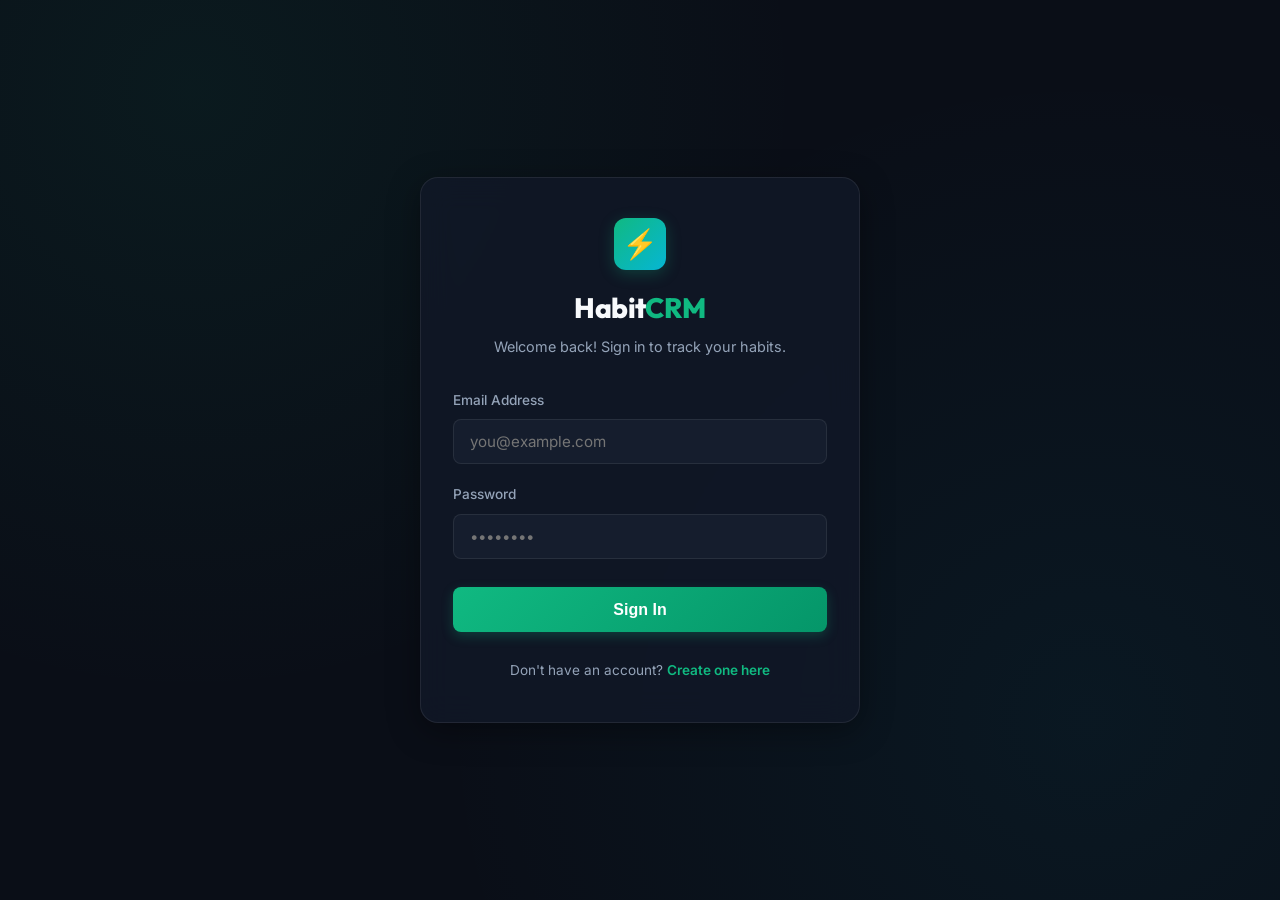
==== templates/login.html @ e4a920eb "feat(auth): add user authentication, bcrypt hashing, JWT session cookies, and protected routes" ====
<!DOCTYPE html>
<html lang="en">
<head>
    <meta charset="UTF-8">
    <meta name="viewport" content="width=device-width, initial-scale=1.0">
    <title>Sign In — Habit CRM</title>
    <meta name="description" content="Sign in to your personal Habit CRM and Life OS daily consistency tracker.">
    <!-- Google Fonts: Inter & Outfit -->
    <link rel="preconnect" href="https://fonts.googleapis.com">
    <link rel="preconnect" href="https://fonts.gstatic.com" crossorigin>
    <link href="https://fonts.googleapis.com/css2?family=Inter:wght@300;400;500;600;700&family=Outfit:wght@600;700;800&display=swap" rel="stylesheet">
    <link rel="stylesheet" href="/static/css/style.css">
    <style>
        .auth-container {
            min-height: 100vh;
            display: flex;
            align-items: center;
            justify-content: center;
            padding: 1.5rem;
        }
        .auth-card {
            width: 100%;
            max-width: 440px;
            padding: 2.5rem 2rem;
            border-radius: var(--radius-lg);
            border: 1px solid var(--border-color);
            background: var(--bg-card);
            backdrop-filter: blur(16px);
            -webkit-backdrop-filter: blur(16px);
            box-shadow: var(--shadow-glass);
        }
        .auth-header {
            text-align: center;
            margin-bottom: 2rem;
        }
        .auth-logo {
            width: 52px;
            height: 52px;
            margin: 0 auto 1rem;
            background: linear-gradient(135deg, var(--accent-emerald), var(--accent-cyan));
            border-radius: var(--radius-md);
            display: flex;
            align-items: center;
            justify-content: center;
            font-size: 1.8rem;
            box-shadow: 0 4px 15px var(--accent-emerald-glow);
        }
        .auth-title {
            font-size: 1.75rem;
            font-weight: 800;
            color: var(--text-primary);
            margin-bottom: 0.25rem;
        }
        .auth-title span {
            color: var(--accent-emerald);
        }
        .auth-sub {
            color: var(--text-secondary);
            font-size: 0.9rem;
        }
        .auth-error {
            background: rgba(244, 63, 94, 0.15);
            border: 1px solid rgba(244, 63, 94, 0.4);
            color: #fca5a5;
            padding: 0.75rem 1rem;
            border-radius: var(--radius-sm);
            margin-bottom: 1.25rem;
            font-size: 0.85rem;
            display: none;
        }
        .auth-field {
            margin-bottom: 1.25rem;
        }
        .auth-label {
            display: block;
            margin-bottom: 0.5rem;
            font-size: 0.85rem;
            font-weight: 500;
            color: var(--text-secondary);
        }
        .auth-input {
            width: 100%;
            padding: 0.75rem 1rem;
            border-radius: var(--radius-sm);
            border: 1px solid var(--border-color);
            background: var(--bg-input);
            color: var(--text-primary);
            font-size: 0.95rem;
            font-family: inherit;
            transition: var(--transition);
        }
        .auth-input:focus {
            outline: none;
            border-color: var(--border-focus);
            box-shadow: 0 0 0 3px var(--accent-emerald-glow);
        }
        .auth-btn {
            width: 100%;
            padding: 0.85rem;
            margin-top: 0.5rem;
            font-size: 1rem;
            font-weight: 600;
        }
        .auth-footer {
            margin-top: 1.75rem;
            text-align: center;
            font-size: 0.85rem;
            color: var(--text-secondary);
        }
        .auth-footer a {
            color: var(--accent-emerald);
            text-decoration: none;
            font-weight: 600;
        }
        .auth-footer a:hover {
            text-decoration: underline;
        }
    </style>
</head>
<body class="dark-theme">
    <div class="auth-container">
        <div class="auth-card">
            <div class="auth-header">
                <div class="auth-logo">⚡</div>
                <h1 class="auth-title">Habit<span>CRM</span></h1>
                <p class="auth-sub">Welcome back! Sign in to track your habits.</p>
            </div>

            <div id="auth-error-box" class="auth-error"></div>

            <form id="login-form" onsubmit="handleLogin(event)">
                <div class="auth-field">
                    <label for="email" class="auth-label">Email Address</label>
                    <input type="email" id="email" class="auth-input" required placeholder="you@example.com" autocomplete="email">
                </div>

                <div class="auth-field">
                    <label for="password" class="auth-label">Password</label>
                    <input type="password" id="password" class="auth-input" required placeholder="••••••••" autocomplete="current-password">
                </div>

                <button type="submit" class="btn btn-primary auth-btn" id="login-btn">Sign In</button>
            </form>

            <div class="auth-footer">
                Don't have an account? <a href="/register">Create one here</a>
            </div>
        </div>
    </div>

    <script>
        async function handleLogin(e) {
            e.preventDefault();
            const email = document.getElementById("email").value.trim();
            const password = document.getElementById("password").value;
            const errBox = document.getElementById("auth-error-box");
            const btn = document.getElementById("login-btn");

            errBox.style.display = "none";
            btn.disabled = true;
            btn.textContent = "Signing in...";

            try {
                const res = await fetch("/api/auth/login", {
                    method: "POST",
                    headers: { "Content-Type": "application/json" },
                    body: JSON.stringify({ email, password })
                });
                const data = await res.json();
                if (!res.ok) {
                    throw new Error(data.detail || "Invalid credentials");
                }
                window.location.href = "/";
            } catch (err) {
                errBox.textContent = err.message;
                errBox.style.display = "block";
                btn.disabled = false;
                btn.textContent = "Sign In";
            }
        }
    </script>
</body>
</html>
---- static/css/style.css ----
/* ========================================================
   HABIT CRM - MODERN PREMIUM DARK STYLING
   ======================================================== */

:root {
    --bg-main: #0a0e17;
    --bg-card: rgba(17, 24, 39, 0.85);
    --bg-card-hover: rgba(26, 36, 56, 0.9);
    --bg-input: #151d2d;
    --border-color: rgba(255, 255, 255, 0.08);
    --border-focus: #10b981;

    --text-primary: #f8fafc;
    --text-secondary: #94a3b8;
    --text-muted: #64748b;

    --accent-emerald: #10b981;
    --accent-emerald-glow: rgba(16, 185, 129, 0.25);
    --accent-cyan: #06b6d4;
    --accent-violet: #8b5cf6;
    --accent-amber: #f59e0b;
    --accent-rose: #f43f5e;

    --today-highlight: rgba(16, 185, 129, 0.08);
    --today-border: rgba(16, 185, 129, 0.35);

    --radius-sm: 8px;
    --radius-md: 12px;
    --radius-lg: 18px;
    --shadow-glass: 0 8px 32px 0 rgba(0, 0, 0, 0.37);
    --transition: all 0.25s cubic-bezier(0.4, 0, 0.2, 1);
}

* {
    box-sizing: border-box;
    margin: 0;
    padding: 0;
}

body {
    font-family: 'Inter', -apple-system, BlinkMacSystemFont, 'Segoe UI', Roboto, sans-serif;
    background-color: var(--bg-main);
    color: var(--text-primary);
    line-height: 1.6;
    min-height: 100vh;
    background-image: 
        radial-gradient(circle at 15% 10%, rgba(16, 185, 129, 0.07) 0%, transparent 45%),
        radial-gradient(circle at 85% 80%, rgba(6, 182, 212, 0.06) 0%, transparent 50%);
    background-attachment: fixed;
}

h1, h2, h3, h4, .brand-font {
    font-family: 'Outfit', sans-serif;
    letter-spacing: -0.02em;
}

/* Header */
.app-header {
    background: rgba(10, 14, 23, 0.85);
    backdrop-filter: blur(16px);
    -webkit-backdrop-filter: blur(16px);
    border-bottom: 1px solid var(--border-color);
    position: sticky;
    top: 0;
    z-index: 100;
}

.header-container {
    max-width: 1440px;
    margin: 0 auto;
    padding: 1rem 1.5rem;
    display: flex;
    align-items: center;
    justify-content: space-between;
    gap: 1.5rem;
    flex-wrap: wrap;
}

.logo-area {
    display: flex;
    align-items: center;
    gap: 0.75rem;
}

.logo-icon {
    width: 42px;
    height: 42px;
    background: linear-gradient(135deg, var(--accent-emerald), var(--accent-cyan));
    border-radius: var(--radius-md);
    display: flex;
    align-items: center;
    justify-content: center;
    font-size: 1.4rem;
    box-shadow: 0 4px 15px var(--accent-emerald-glow);
}

.logo-text h1 {
    font-size: 1.5rem;
    font-weight: 800;
    line-height: 1.1;
    color: #fff;
}

.logo-text h1 span {
    color: var(--accent-emerald);
}

.tagline {
    font-size: 0.75rem;
    color: var(--text-muted);
    font-weight: 500;
}

/* Database Badge */
.db-status-pill {
    display: flex;
    align-items: center;
    gap: 0.75rem;
    background: rgba(255, 255, 255, 0.03);
    border: 1px solid var(--border-color);
    padding: 0.4rem 0.9rem;
    border-radius: 9999px;
    font-size: 0.8rem;
}

.pulse-dot {
    width: 8px;
    height: 8px;
    border-radius: 50%;
    position: relative;
}

.pulse-dot.rds-active {
    background: #06b6d4;
    box-shadow: 0 0 10px #06b6d4;
}

.pulse-dot.local-active {
    background: #10b981;
    box-shadow: 0 0 10px #10b981;
}

.db-details {
    display: flex;
    flex-direction: column;
}

.db-title {
    font-weight: 600;
    color: var(--text-primary);
    font-size: 0.75rem;
}

.db-target {
    font-size: 0.7rem;
    color: var(--text-muted);
    max-width: 150px;
    white-space: nowrap;
    overflow: hidden;
    text-overflow: ellipsis;
}

.rds-badge {
    background: rgba(6, 182, 212, 0.2);
    color: #38bdf8;
    font-weight: 700;
    font-size: 0.65rem;
    padding: 2px 6px;
    border-radius: 4px;
    text-transform: uppercase;
}

.sqlite-badge {
    background: rgba(16, 185, 129, 0.2);
    color: #34d399;
    font-weight: 700;
    font-size: 0.65rem;
    padding: 2px 6px;
    border-radius: 4px;
    text-transform: uppercase;
}

/* Header Buttons */
.header-actions {
    display: flex;
    align-items: center;
    gap: 0.75rem;
}

.user-pill-badge {
    display: inline-flex;
    align-items: center;
    gap: 0.6rem;
    background: rgba(255, 255, 255, 0.04);
    border: 1px solid var(--border-color);
    padding: 0.35rem 0.8rem;
    border-radius: 9999px;
    font-size: 0.8rem;
}

.user-pill-name {
    font-weight: 600;
    color: var(--text-primary);
    max-width: 140px;
    white-space: nowrap;
    overflow: hidden;
    text-overflow: ellipsis;
}

.btn-logout {
    color: var(--accent-rose);
    text-decoration: none;
    font-size: 0.75rem;
    font-weight: 600;
    padding: 0.2rem 0.5rem;
    border-radius: var(--radius-sm);
    background: rgba(244, 63, 94, 0.1);
    border: 1px solid rgba(244, 63, 94, 0.25);
    transition: var(--transition);
}

.btn-logout:hover {
    background: rgba(244, 63, 94, 0.2);
    border-color: rgba(244, 63, 94, 0.4);
}

.btn {
    display: inline-flex;
    align-items: center;
    justify-content: center;
    gap: 0.5rem;
    padding: 0.6rem 1.1rem;
    border-radius: var(--radius-sm);
    font-size: 0.85rem;
    font-weight: 600;
    cursor: pointer;
    border: none;
    transition: var(--transition);
    text-decoration: none;
}

.btn-primary {
    background: linear-gradient(135deg, var(--accent-emerald), #059669);
    color: #fff;
    box-shadow: 0 4px 12px var(--accent-emerald-glow);
}

.btn-primary:hover {
    transform: translateY(-1px);
    box-shadow: 0 6px 18px rgba(16, 185, 129, 0.4);
}

.btn-secondary {
    background: rgba(255, 255, 255, 0.05);
    color: var(--text-primary);
    border: 1px solid var(--border-color);
}

.btn-secondary:hover {
    background: rgba(255, 255, 255, 0.09);
    border-color: rgba(255, 255, 255, 0.2);
}

.btn-danger {
    background: #ef4444;
    color: #fff;
}

.btn-danger:hover {
    background: #dc2626;
}

.btn-outline {
    background: transparent;
    border: 1px solid var(--border-color);
    color: var(--text-primary);
}

.btn-sm {
    padding: 0.35rem 0.75rem;
    font-size: 0.75rem;
}

/* Main Layout */
.main-content {
    max-width: 1440px;
    margin: 0 auto;
    padding: 1.5rem;
    display: flex;
    flex-direction: column;
    gap: 1.5rem;
}

/* Glass Card */
.glass-card {
    background: var(--bg-card);
    backdrop-filter: blur(12px);
    -webkit-backdrop-filter: blur(12px);
    border: 1px solid var(--border-color);
    border-radius: var(--radius-md);
    box-shadow: var(--shadow-glass);
    padding: 1.25rem;
}

/* Metrics Grid */
.metrics-grid {
    display: grid;
    grid-template-columns: repeat(auto-fit, minmax(240px, 1fr));
    gap: 1rem;
}

.metric-card {
    display: flex;
    flex-direction: column;
    gap: 0.6rem;
    position: relative;
    overflow: hidden;
}

.metric-header {
    display: flex;
    align-items: center;
    justify-content: space-between;
}

.metric-label {
    font-size: 0.8rem;
    font-weight: 600;
    color: var(--text-secondary);
    text-transform: uppercase;
    letter-spacing: 0.05em;
}

.metric-icon {
    font-size: 1.1rem;
}

.metric-value-row {
    display: flex;
    align-items: baseline;
    gap: 0.5rem;
}

.metric-number {
    font-size: 2rem;
    font-weight: 800;
    color: #fff;
    font-family: 'Outfit', sans-serif;
}

.metric-sub {
    font-size: 0.8rem;
    color: var(--text-muted);
}

.metric-caption {
    font-size: 0.75rem;
    color: var(--text-muted);
}

.progress-bar-container {
    height: 6px;
    background: rgba(255, 255, 255, 0.06);
    border-radius: 999px;
    overflow: hidden;
    margin-top: 0.25rem;
}

.progress-bar-fill {
    height: 100%;
    background: linear-gradient(90deg, var(--accent-emerald), var(--accent-cyan));
    border-radius: 999px;
    transition: width 0.4s ease;
}

.progress-bar-fill.accent-fill {
    background: linear-gradient(90deg, var(--accent-violet), #ec4899);
}

/* Filters Card */
.filters-card {
    padding: 1rem 1.25rem;
}

.filters-container {
    display: flex;
    align-items: center;
    justify-content: space-between;
    gap: 1.5rem;
    flex-wrap: wrap;
}

.month-filter-group {
    display: flex;
    align-items: center;
    gap: 0.75rem;
}

.filter-label {
    font-size: 0.85rem;
    font-weight: 600;
    color: var(--text-secondary);
}

.form-select, .form-input {
    background: var(--bg-input);
    border: 1px solid var(--border-color);
    color: var(--text-primary);
    padding: 0.5rem 0.85rem;
    border-radius: var(--radius-sm);
    font-size: 0.85rem;
    outline: none;
    transition: var(--transition);
}

.form-select:focus, .form-input:focus {
    border-color: var(--border-focus);
    box-shadow: 0 0 0 2px var(--accent-emerald-glow);
}

/* Week Navigator */
.week-navigator {
    display: flex;
    align-items: center;
    gap: 0.75rem;
    flex-wrap: wrap;
}

.nav-btn {
    background: rgba(255, 255, 255, 0.04);
    border: 1px solid var(--border-color);
    color: var(--text-primary);
    padding: 0.45rem 0.85rem;
    border-radius: var(--radius-sm);
    font-size: 0.8rem;
    font-weight: 600;
    text-decoration: none;
    transition: var(--transition);
}

.nav-btn:hover {
    background: rgba(255, 255, 255, 0.08);
    border-color: rgba(255, 255, 255, 0.2);
}

.week-display {
    display: flex;
    align-items: center;
    gap: 0.6rem;
    background: rgba(0, 0, 0, 0.25);
    padding: 0.4rem 0.9rem;
    border-radius: var(--radius-sm);
    border: 1px solid var(--border-color);
}

.week-badge {
    font-weight: 700;
    font-size: 0.8rem;
    color: var(--accent-emerald);
}

.week-dates {
    font-size: 0.8rem;
    font-weight: 500;
    color: var(--text-secondary);
}

.current-week-tag {
    background: var(--accent-emerald-glow);
    color: var(--accent-emerald);
    font-size: 0.65rem;
    font-weight: 700;
    padding: 2px 6px;
    border-radius: 4px;
    text-transform: uppercase;
}

/* Tracker Section & Table */
.tracker-section {
    padding: 1.5rem;
}

.section-header {
    display: flex;
    align-items: flex-start;
    justify-content: space-between;
    margin-bottom: 1.25rem;
    gap: 1rem;
    flex-wrap: wrap;
}

.section-title {
    font-size: 1.25rem;
    font-weight: 700;
    color: #fff;
}

.section-desc {
    font-size: 0.8rem;
    color: var(--text-muted);
    margin-top: 2px;
}

.legend {
    display: flex;
    align-items: center;
    gap: 1rem;
    font-size: 0.75rem;
    color: var(--text-secondary);
}

.legend-item {
    display: flex;
    align-items: center;
    gap: 0.4rem;
}

.legend-dot {
    width: 8px;
    height: 8px;
    border-radius: 50%;
}

.today-dot {
    background: var(--accent-emerald);
    box-shadow: 0 0 6px var(--accent-emerald);
}

.done-dot {
    background: var(--accent-emerald);
}

.empty-dot {
    background: rgba(255, 255, 255, 0.2);
}

/* Table */
.table-responsive {
    overflow-x: auto;
}

.habit-table {
    width: 100%;
    border-collapse: separate;
    border-spacing: 0;
    font-size: 0.85rem;
}

.habit-table th {
    padding: 0.85rem 0.6rem;
    background: rgba(0, 0, 0, 0.25);
    font-weight: 600;
    text-align: center;
    color: var(--text-secondary);
    border-bottom: 1px solid var(--border-color);
}

.habit-table th.th-habit {
    text-align: left;
    min-width: 240px;
    padding-left: 1rem;
}

.habit-table th.th-category {
    text-align: left;
    width: 110px;
}

.habit-table th.th-progress {
    width: 150px;
}

.habit-table th.th-streak {
    width: 80px;
}

.habit-table th.th-actions {
    width: 90px;
}

.day-col-header {
    display: flex;
    flex-direction: column;
    align-items: center;
    gap: 2px;
}

.day-abbr {
    font-size: 0.7rem;
    text-transform: uppercase;
    letter-spacing: 0.05em;
    color: var(--text-muted);
}

.day-num {
    font-size: 0.95rem;
    font-weight: 700;
    color: var(--text-primary);
}

.day-month {
    font-size: 0.65rem;
    color: var(--text-muted);
}

.th-today {
    background: var(--today-highlight) !important;
    border-top: 2px solid var(--accent-emerald);
}

.th-today .day-abbr, .th-today .day-num {
    color: var(--accent-emerald);
}

.habit-row {
    transition: background 0.15s ease;
}

.habit-row:hover {
    background: var(--bg-card-hover);
}

.habit-table td {
    padding: 0.75rem 0.6rem;
    border-bottom: 1px solid rgba(255, 255, 255, 0.04);
    vertical-align: middle;
}

.td-habit {
    padding-left: 1rem !important;
}

.habit-title-wrapper {
    display: flex;
    align-items: center;
    gap: 0.75rem;
}

.habit-icon-pill {
    width: 36px;
    height: 36px;
    border-radius: var(--radius-sm);
    display: flex;
    align-items: center;
    justify-content: center;
    font-size: 1.15rem;
    flex-shrink: 0;
}

.habit-meta {
    display: flex;
    flex-direction: column;
}

.habit-name {
    font-weight: 600;
    color: #fff;
    font-size: 0.9rem;
}

.habit-desc {
    font-size: 0.7rem;
    color: var(--text-muted);
    max-width: 220px;
    white-space: nowrap;
    overflow: hidden;
    text-overflow: ellipsis;
}

.category-badge {
    background: rgba(255, 255, 255, 0.05);
    color: var(--text-secondary);
    font-size: 0.7rem;
    font-weight: 600;
    padding: 3px 8px;
    border-radius: 999px;
    border: 1px solid var(--border-color);
}

/* Tick Button */
.td-day {
    text-align: center;
}

.td-today-cell {
    background: var(--today-highlight);
}

.tick-btn {
    width: 36px;
    height: 36px;
    border-radius: var(--radius-sm);
    background: rgba(255, 255, 255, 0.03);
    border: 1.5px solid rgba(255, 255, 255, 0.12);
    display: inline-flex;
    align-items: center;
    justify-content: center;
    cursor: pointer;
    transition: all 0.18s cubic-bezier(0.34, 1.56, 0.64, 1);
    color: transparent;
}

.tick-btn:hover {
    border-color: rgba(255, 255, 255, 0.35);
    transform: scale(1.08);
}

.tick-btn.is-checked {
    background: linear-gradient(135deg, var(--accent-emerald), #059669);
    border-color: var(--accent-emerald);
    color: #fff;
    box-shadow: 0 2px 10px var(--accent-emerald-glow);
}

.tick-btn.today-btn:not(.is-checked) {
    border-color: var(--accent-emerald);
    background: rgba(16, 185, 129, 0.05);
}

.check-icon {
    width: 18px;
    height: 18px;
    stroke-linecap: round;
    stroke-linejoin: round;
    transition: transform 0.2s cubic-bezier(0.34, 1.56, 0.64, 1);
}

.tick-btn.is-checked .check-icon {
    transform: scale(1);
}

.tick-btn:not(.is-checked) .check-icon {
    transform: scale(0);
}

/* Row Progress */
.row-progress-wrap {
    display: flex;
    flex-direction: column;
    gap: 4px;
}

.row-progress-bar {
    height: 5px;
    background: rgba(255, 255, 255, 0.08);
    border-radius: 999px;
    overflow: hidden;
}

.row-progress-fill {
    height: 100%;
    border-radius: 999px;
    transition: width 0.3s ease;
}

.row-progress-text {
    font-size: 0.7rem;
    color: var(--text-muted);
}

/* Streak Pill */
.streak-pill {
    display: inline-flex;
    align-items: center;
    gap: 4px;
    background: rgba(245, 158, 11, 0.1);
    border: 1px solid rgba(245, 158, 11, 0.3);
    padding: 2px 8px;
    border-radius: 999px;
    font-size: 0.75rem;
    font-weight: 700;
    color: #fbbf24;
}

/* Actions */
.action-btn {
    background: transparent;
    border: none;
    font-size: 0.9rem;
    cursor: pointer;
    padding: 4px;
    border-radius: 4px;
    opacity: 0.7;
    transition: opacity 0.15s ease, transform 0.15s ease;
}

.action-btn:hover {
    opacity: 1;
    transform: scale(1.15);
}

/* Charts Grid */
.charts-grid {
    display: grid;
    grid-template-columns: 2fr 1fr;
    gap: 1.5rem;
}

@media (max-width: 992px) {
    .charts-grid {
        grid-template-columns: 1fr;
    }
}

.chart-card {
    padding: 1.5rem;
    display: flex;
    flex-direction: column;
    gap: 1rem;
}

.chart-header {
    display: flex;
    align-items: flex-start;
    justify-content: space-between;
}

.chart-title {
    font-size: 1.1rem;
    font-weight: 700;
    color: #fff;
}

.chart-subtitle {
    font-size: 0.75rem;
    color: var(--text-muted);
}

.chart-badge {
    background: rgba(255, 255, 255, 0.05);
    border: 1px solid var(--border-color);
    font-size: 0.7rem;
    font-weight: 600;
    padding: 2px 8px;
    border-radius: 999px;
    color: var(--text-secondary);
}

.chart-canvas-wrapper {
    position: relative;
    height: 280px;
    width: 100%;
}

.donut-wrapper {
    display: flex;
    align-items: center;
    justify-content: center;
}

/* Modals */
.modal-backdrop {
    position: fixed;
    top: 0;
    left: 0;
    width: 100vw;
    height: 100vh;
    background: rgba(0, 0, 0, 0.75);
    backdrop-filter: blur(8px);
    z-index: 1000;
    display: flex;
    align-items: center;
    justify-content: center;
    padding: 1rem;
}

.modal-dialog {
    width: 100%;
    max-width: 500px;
    background: #111827;
    border: 1px solid rgba(255, 255, 255, 0.12);
    border-radius: var(--radius-md);
    box-shadow: 0 20px 40px rgba(0, 0, 0, 0.6);
    padding: 1.5rem;
    animation: modalIn 0.25s cubic-bezier(0.16, 1, 0.3, 1);
}

@keyframes modalIn {
    from { opacity: 0; transform: scale(0.95); }
    to { opacity: 1; transform: scale(1); }
}

.modal-header {
    display: flex;
    align-items: center;
    justify-content: space-between;
    margin-bottom: 1.25rem;
}

.modal-close {
    background: transparent;
    border: none;
    color: var(--text-secondary);
    font-size: 1.2rem;
    cursor: pointer;
}

.form-group {
    display: flex;
    flex-direction: column;
    gap: 0.4rem;
    margin-bottom: 1rem;
}

.form-group label {
    font-size: 0.8rem;
    font-weight: 600;
    color: var(--text-secondary);
}

.form-row {
    display: flex;
    gap: 1rem;
}

.col-6 {
    flex: 1;
}

.color-picker {
    height: 40px;
    padding: 2px;
    cursor: pointer;
}

.modal-footer {
    display: flex;
    justify-content: flex-end;
    gap: 0.75rem;
    margin-top: 1.5rem;
}

.manage-desc {
    font-size: 0.85rem;
    color: var(--text-secondary);
    margin-bottom: 1.25rem;
}

.manage-action-card {
    background: rgba(255, 255, 255, 0.03);
    border: 1px solid var(--border-color);
    padding: 1rem;
    border-radius: var(--radius-sm);
    display: flex;
    align-items: center;
    justify-content: space-between;
    gap: 1rem;
}

.action-info {
    display: flex;
    flex-direction: column;
}

.action-info strong {
    color: #fff;
    font-size: 0.85rem;
}

.action-info span {
    color: var(--text-muted);
    font-size: 0.75rem;
}

/* Toast Notifications */
.toast {
    position: fixed;
    bottom: 2rem;
    right: 2rem;
    background: #1f2937;
    border: 1px solid var(--accent-emerald);
    color: #fff;
    padding: 0.75rem 1.25rem;
    border-radius: var(--radius-sm);
    font-size: 0.85rem;
    box-shadow: 0 10px 25px rgba(0, 0, 0, 0.5);
    opacity: 0;
    transform: translateY(20px);
    transition: all 0.3s cubic-bezier(0.16, 1, 0.3, 1);
    pointer-events: none;
    z-index: 2000;
}

.toast.show {
    opacity: 1;
    transform: translateY(0);
}
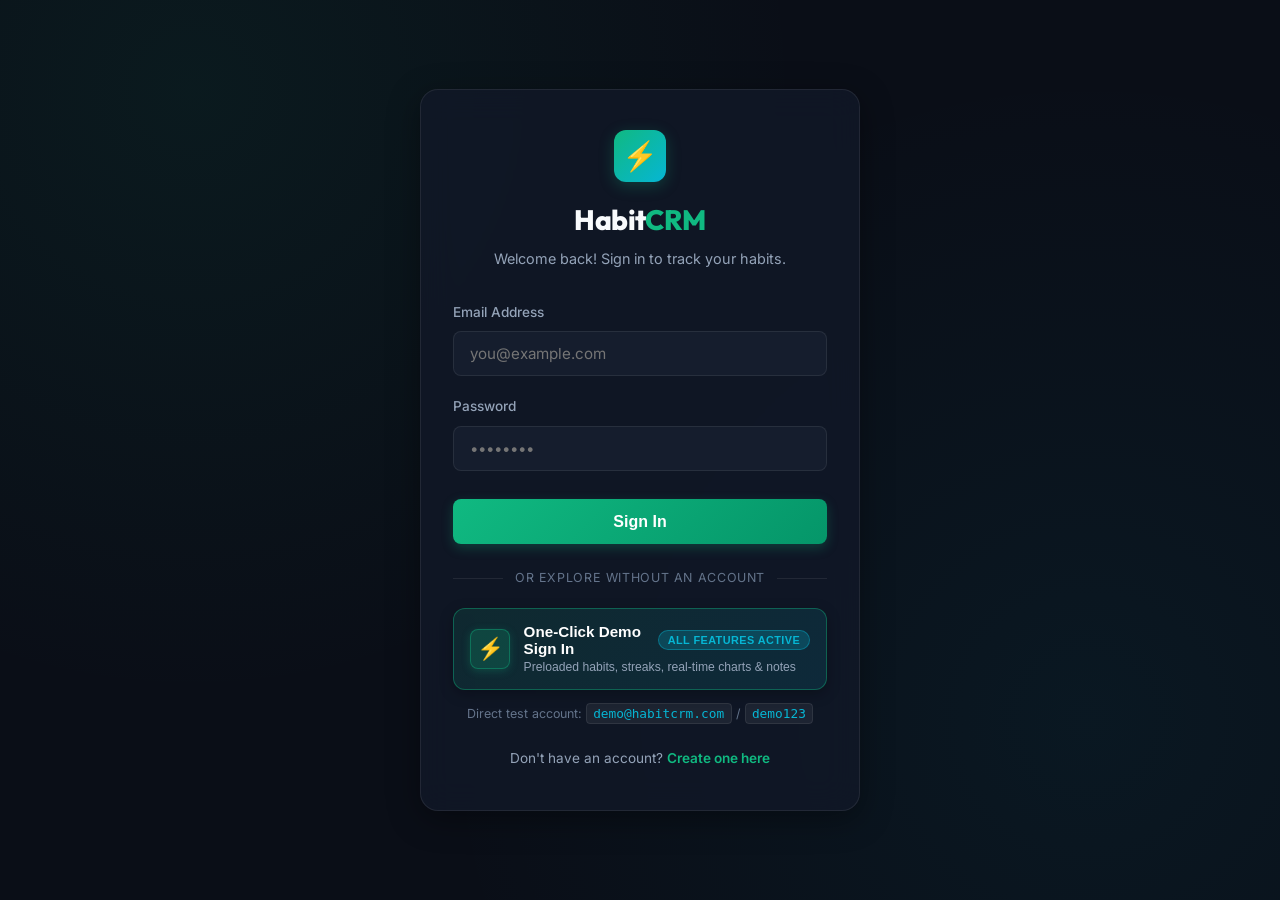
==== commit 7b589781: "feat(focus-os): 3-column executive cockpit, full-height habit matrix, click-to-dropdown hour selecto" ====
--- a/templates/login.html
+++ b/templates/login.html
@@ -9,7 +9,7 @@
     <link rel="preconnect" href="https://fonts.googleapis.com">
     <link rel="preconnect" href="https://fonts.gstatic.com" crossorigin>
     <link href="https://fonts.googleapis.com/css2?family=Inter:wght@300;400;500;600;700&family=Outfit:wght@600;700;800&display=swap" rel="stylesheet">
-    <link rel="stylesheet" href="/static/css/style.css">
+    <link rel="stylesheet" href="/static/css/style.css?v=20261107_v5">
     <style>
         .auth-container {
             min-height: 100vh;
@@ -101,8 +101,140 @@
             font-size: 1rem;
             font-weight: 600;
         }
+        .auth-divider {
+            display: flex;
+            align-items: center;
+            text-align: center;
+            margin: 1.5rem 0 1.25rem;
+            color: var(--text-muted);
+            font-size: 0.78rem;
+            text-transform: uppercase;
+            letter-spacing: 0.05em;
+        }
+        .auth-divider::before,
+        .auth-divider::after {
+            content: '';
+            flex: 1;
+            border-bottom: 1px solid var(--border-color);
+        }
+        .auth-divider span {
+            padding: 0 0.75rem;
+        }
+        .auth-demo-btn {
+            width: 100%;
+            padding: 0.85rem 1rem;
+            background: linear-gradient(135deg, rgba(16, 185, 129, 0.12), rgba(6, 182, 212, 0.12));
+            border: 1px solid rgba(16, 185, 129, 0.4);
+            border-radius: var(--radius-md);
+            color: var(--text-primary);
+            display: flex;
+            align-items: center;
+            cursor: pointer;
+            transition: all 0.25s cubic-bezier(0.4, 0, 0.2, 1);
+            box-shadow: 0 4px 14px rgba(0, 0, 0, 0.25);
+            text-decoration: none;
+            position: relative;
+        }
+        .auth-demo-btn:hover {
+            background: linear-gradient(135deg, rgba(16, 185, 129, 0.22), rgba(6, 182, 212, 0.22));
+            border-color: var(--accent-emerald);
+            transform: translateY(-2px);
+            box-shadow: 0 6px 20px rgba(16, 185, 129, 0.3);
+        }
+        .auth-demo-btn:active {
+            transform: translateY(0);
+        }
+        .demo-btn-content {
+            display: flex;
+            align-items: center;
+            gap: 0.85rem;
+            width: 100%;
+            text-align: left;
+        }
+        .demo-icon {
+            font-size: 1.35rem;
+            display: flex;
+            align-items: center;
+            justify-content: center;
+            width: 40px;
+            height: 40px;
+            border-radius: var(--radius-sm);
+            background: rgba(16, 185, 129, 0.2);
+            border: 1px solid rgba(16, 185, 129, 0.4);
+            flex-shrink: 0;
+            box-shadow: 0 2px 8px var(--accent-emerald-glow);
+        }
+        .demo-text-wrap {
+            display: flex;
+            flex-direction: column;
+            flex-grow: 1;
+            gap: 0.2rem;
+        }
+        .demo-title-row {
+            display: flex;
+            align-items: center;
+            justify-content: space-between;
+            gap: 0.5rem;
+        }
+        .demo-title-row strong {
+            font-size: 0.95rem;
+            color: #ffffff;
+            font-weight: 700;
+        }
+        .demo-badge {
+            font-size: 0.68rem;
+            font-weight: 700;
+            text-transform: uppercase;
+            letter-spacing: 0.04em;
+            padding: 0.2rem 0.55rem;
+            border-radius: 9999px;
+            background: rgba(6, 182, 212, 0.22);
+            color: var(--accent-cyan);
+            border: 1px solid rgba(6, 182, 212, 0.4);
+            white-space: nowrap;
+        }
+        .demo-subtitle {
+            font-size: 0.76rem;
+            color: var(--text-secondary);
+            font-weight: 400;
+            line-height: 1.3;
+        }
+        .demo-credentials-note {
+            margin-top: 0.85rem;
+            text-align: center;
+            font-size: 0.78rem;
+            color: var(--text-muted);
+        }
+        .demo-credentials-note code {
+            background: rgba(255, 255, 255, 0.06);
+            border: 1px solid var(--border-color);
+            padding: 0.15rem 0.4rem;
+            border-radius: 4px;
+            color: var(--accent-cyan);
+            font-family: monospace;
+            font-size: 0.8rem;
+            cursor: pointer;
+            transition: var(--transition);
+        }
+        .demo-credentials-note code:hover {
+            background: rgba(6, 182, 212, 0.15);
+            border-color: var(--accent-cyan);
+            color: #ffffff;
+        }
+        .demo-spinner {
+            width: 16px;
+            height: 16px;
+            border: 2px solid rgba(16, 185, 129, 0.3);
+            border-top-color: var(--accent-emerald);
+            border-radius: 50%;
+            animation: spin 0.8s linear infinite;
+            display: inline-block;
+        }
+        @keyframes spin {
+            to { transform: rotate(360deg); }
+        }
         .auth-footer {
-            margin-top: 1.75rem;
+            margin-top: 1.5rem;
             text-align: center;
             font-size: 0.85rem;
             color: var(--text-secondary);
@@ -142,6 +274,27 @@
                 <button type="submit" class="btn btn-primary auth-btn" id="login-btn">Sign In</button>
             </form>
 
+            <div class="auth-divider">
+                <span>or explore without an account</span>
+            </div>
+
+            <button type="button" class="btn auth-demo-btn" id="demo-btn" onclick="handleDemoLogin(event)">
+                <div class="demo-btn-content">
+                    <span class="demo-icon">⚡</span>
+                    <div class="demo-text-wrap">
+                        <div class="demo-title-row">
+                            <strong>One-Click Demo Sign In</strong>
+                            <span class="demo-badge">All Features Active</span>
+                        </div>
+                        <span class="demo-subtitle">Preloaded habits, streaks, real-time charts &amp; notes</span>
+                    </div>
+                </div>
+            </button>
+
+            <div class="demo-credentials-note">
+                <span>Direct test account: <code onclick="prefillDemo('demo@habitcrm.com', 'demo123')" title="Click to fill form">demo@habitcrm.com</code> / <code onclick="prefillDemo('demo@habitcrm.com', 'demo123')" title="Click to fill form">demo123</code></span>
+            </div>
+
             <div class="auth-footer">
                 Don't have an account? <a href="/register">Create one here</a>
             </div>
@@ -149,6 +302,51 @@
     </div>
 
     <script>
+        function prefillDemo(email, pass) {
+            document.getElementById("email").value = email;
+            document.getElementById("password").value = pass;
+            const errBox = document.getElementById("auth-error-box");
+            if (errBox) errBox.style.display = "none";
+            document.getElementById("password").focus();
+        }
+
+        async function handleDemoLogin(e) {
+            if (e) e.preventDefault();
+            const errBox = document.getElementById("auth-error-box");
+            const demoBtn = document.getElementById("demo-btn");
+            const loginBtn = document.getElementById("login-btn");
+
+            errBox.style.display = "none";
+            demoBtn.disabled = true;
+            loginBtn.disabled = true;
+
+            const originalContent = demoBtn.innerHTML;
+            demoBtn.innerHTML = `
+                <div class="demo-btn-content" style="justify-content: center; width: 100%;">
+                    <span class="demo-spinner"></span>
+                    <strong style="margin-left: 0.5rem; color: #10b981;">Launching Demo Environment...</strong>
+                </div>
+            `;
+
+            try {
+                const res = await fetch("/api/auth/demo-login", {
+                    method: "POST",
+                    headers: { "Content-Type": "application/json" }
+                });
+                const data = await res.json();
+                if (!res.ok) {
+                    throw new Error(data.detail || "Unable to initialize demo account.");
+                }
+                window.location.href = "/";
+            } catch (err) {
+                errBox.textContent = err.message;
+                errBox.style.display = "block";
+                demoBtn.disabled = false;
+                loginBtn.disabled = false;
+                demoBtn.innerHTML = originalContent;
+            }
+        }
+
         async function handleLogin(e) {
             e.preventDefault();
             const email = document.getElementById("email").value.trim();
--- a/static/css/style.css
+++ b/static/css/style.css
@@ -224,6 +224,110 @@
     border-color: rgba(244, 63, 94, 0.4);
 }
 
+.user-demo-tag {
+    font-size: 0.68rem;
+    font-weight: 700;
+    text-transform: uppercase;
+    letter-spacing: 0.04em;
+    padding: 0.15rem 0.5rem;
+    border-radius: 9999px;
+    background: rgba(16, 185, 129, 0.2);
+    color: var(--accent-emerald);
+    border: 1px solid rgba(16, 185, 129, 0.4);
+}
+
+.demo-account-banner {
+    background: linear-gradient(135deg, rgba(16, 185, 129, 0.08), rgba(6, 182, 212, 0.08));
+    border: 1px solid rgba(16, 185, 129, 0.3);
+    border-radius: var(--radius-md);
+    padding: 1rem 1.25rem;
+    margin-bottom: 1.5rem;
+    display: flex;
+    align-items: center;
+    justify-content: space-between;
+    gap: 1.5rem;
+    flex-wrap: wrap;
+    box-shadow: 0 4px 20px rgba(0, 0, 0, 0.2);
+}
+
+.demo-banner-info {
+    display: flex;
+    align-items: center;
+    gap: 0.85rem;
+    flex: 1;
+    min-width: 260px;
+}
+
+.demo-banner-sparkle {
+    font-size: 1.35rem;
+    line-height: 1;
+    display: flex;
+    align-items: center;
+    justify-content: center;
+    width: 38px;
+    height: 38px;
+    border-radius: var(--radius-sm);
+    background: rgba(16, 185, 129, 0.18);
+    border: 1px solid rgba(16, 185, 129, 0.35);
+    flex-shrink: 0;
+}
+
+.demo-banner-info strong {
+    display: block;
+    font-size: 0.95rem;
+    color: #ffffff;
+    margin-bottom: 0.2rem;
+}
+
+.demo-banner-info p {
+    font-size: 0.82rem;
+    color: var(--text-secondary);
+    margin: 0;
+    line-height: 1.4;
+}
+
+.demo-banner-actions {
+    display: flex;
+    align-items: center;
+    gap: 0.75rem;
+    flex-wrap: wrap;
+}
+
+.btn-demo-action {
+    padding: 0.5rem 0.9rem;
+    border-radius: var(--radius-sm);
+    font-size: 0.82rem;
+    font-weight: 600;
+    cursor: pointer;
+    border: 1px solid var(--border-color);
+    background: rgba(255, 255, 255, 0.05);
+    color: var(--text-primary);
+    transition: var(--transition);
+    text-decoration: none;
+    display: inline-flex;
+    align-items: center;
+    gap: 0.4rem;
+}
+
+.btn-demo-action:hover {
+    background: rgba(255, 255, 255, 0.12);
+    border-color: rgba(255, 255, 255, 0.2);
+    transform: translateY(-1px);
+}
+
+.btn-demo-create {
+    background: linear-gradient(135deg, var(--accent-emerald), #059669);
+    border-color: transparent;
+    color: #ffffff;
+    box-shadow: 0 4px 12px var(--accent-emerald-glow);
+}
+
+.btn-demo-create:hover {
+    background: linear-gradient(135deg, #10b981, #047857);
+    color: #ffffff;
+    box-shadow: 0 6px 16px rgba(16, 185, 129, 0.4);
+}
+
 .btn {
     display: inline-flex;
     align-items: center;
@@ -418,6 +522,12 @@
     box-shadow: 0 0 0 2px var(--accent-emerald-glow);
 }
 
+.period-select-wrap {
+    display: flex;
+    align-items: center;
+    gap: 0.5rem;
+}
+
 /* Week Navigator */
 .week-navigator {
     display: flex;
@@ -686,6 +796,34 @@
     background: var(--today-highlight);
 }
 
+.tick-cell-wrapper {
+    display: inline-flex;
+    flex-direction: column;
+    align-items: center;
+    gap: 2px;
+}
+
+.note-pill-btn {
+    background: transparent;
+    border: none;
+    cursor: pointer;
+    font-size: 0.65rem;
+    opacity: 0.25;
+    padding: 0;
+    line-height: 1;
+    transition: opacity 0.15s ease, transform 0.15s ease;
+}
+
+.note-pill-btn:hover {
+    opacity: 0.9;
+    transform: scale(1.15);
+}
+
+.note-pill-btn.has-note {
+    opacity: 0.9;
+    filter: drop-shadow(0 0 3px var(--accent-emerald));
+}
+
 .tick-btn {
     width: 36px;
     height: 36px;
@@ -715,6 +853,18 @@
 .tick-btn.today-btn:not(.is-checked) {
     border-color: var(--accent-emerald);
     background: rgba(16, 185, 129, 0.05);
+}
+
+.tick-btn.is-future-btn {
+    opacity: 0.28;
+    cursor: not-allowed;
+    border-color: rgba(255, 255, 255, 0.06);
+    background: rgba(255, 255, 255, 0.01);
+}
+
+.tick-btn.is-future-btn:hover {
+    transform: none;
+    border-color: rgba(255, 255, 255, 0.06);
 }
 
 .check-icon {
@@ -770,6 +920,12 @@
     font-size: 0.75rem;
     font-weight: 700;
     color: #fbbf24;
+}
+
+.streak-best {
+    font-size: 0.65rem;
+    opacity: 0.65;
+    font-weight: 500;
 }
 
 /* Actions */
@@ -787,6 +943,163 @@
 .action-btn:hover {
     opacity: 1;
     transform: scale(1.15);
+}
+
+/* Dashboard Body 2-Column Arrangement */
+.dashboard-body-layout {
+    display: grid;
+    grid-template-columns: minmax(0, 1fr) 330px;
+    gap: 1.25rem;
+    align-items: start;
+}
+
+.dashboard-sidebar {
+    display: flex;
+    flex-direction: column;
+    gap: 1.25rem;
+}
+
+.sidebar-card {
+    padding: 1.15rem;
+    display: flex;
+    flex-direction: column;
+    gap: 0.75rem;
+}
+
+.sidebar-card-header {
+    display: flex;
+    align-items: center;
+    justify-content: space-between;
+}
+
+.sidebar-card-title {
+    font-size: 0.95rem;
+    font-weight: 700;
+    color: #fff;
+    display: block;
+}
+
+.sidebar-card-subtitle {
+    font-size: 0.7rem;
+    color: var(--text-muted);
+}
+
+.sidebar-card-badge {
+    background: rgba(255, 255, 255, 0.05);
+    border: 1px solid var(--border-color);
+    font-size: 0.65rem;
+    font-weight: 600;
+    padding: 2px 7px;
+    border-radius: 999px;
+    color: var(--text-secondary);
+}
+
+.sidebar-canvas-trend {
+    height: 190px;
+    width: 100%;
+}
+
+.sidebar-canvas-donut {
+    height: 190px;
+    width: 100%;
+}
+
+.consistency-card {
+    background: linear-gradient(145deg, rgba(16, 185, 129, 0.08), rgba(6, 182, 212, 0.04));
+    border-color: rgba(16, 185, 129, 0.25);
+}
+
+.consistency-content {
+    display: flex;
+    flex-direction: column;
+    gap: 0.5rem;
+}
+
+.consistency-stat {
+    display: flex;
+    align-items: baseline;
+    gap: 0.5rem;
+}
+
+.consistency-rate {
+    font-size: 1.8rem;
+    font-weight: 800;
+    color: var(--accent-emerald);
+    font-family: 'Outfit', sans-serif;
+}
+
+.consistency-label {
+    font-size: 0.75rem;
+    color: var(--text-muted);
+    font-weight: 600;
+    text-transform: uppercase;
+}
+
+.consistency-desc {
+    font-size: 0.8rem;
+    color: var(--text-secondary);
+    line-height: 1.45;
+}
+
+/* Top Habit Card */
+.top-habit-card {
+    background: linear-gradient(135deg, rgba(245, 158, 11, 0.08), rgba(16, 185, 129, 0.04));
+    border-color: rgba(245, 158, 11, 0.25);
+}
+
+.top-habit-body {
+    display: flex;
+    align-items: center;
+    gap: 0.75rem;
+}
+
+.top-habit-icon {
+    width: 36px;
+    height: 36px;
+    border-radius: var(--radius-sm);
+    display: flex;
+    align-items: center;
+    justify-content: center;
+    font-size: 1.1rem;
+    flex-shrink: 0;
+}
+
+.top-habit-info {
+    display: flex;
+    flex-direction: column;
+    gap: 2px;
+}
+
+.top-habit-name {
+    font-size: 0.85rem;
+    color: #fff;
+    font-weight: 600;
+}
+
+.top-habit-meta {
+    font-size: 0.72rem;
+    color: #fbbf24;
+}
+
+@keyframes checkPop {
+    0% { transform: scale(0.85); }
+    50% { transform: scale(1.15); }
+    100% { transform: scale(1); }
+}
+
+.tick-btn.is-checked {
+    animation: checkPop 0.22s ease-out;
+}
+
+@media (max-width: 1100px) {
+    .dashboard-body-layout {
+        grid-template-columns: 1fr;
+    }
+    .dashboard-sidebar {
+        display: grid;
+        grid-template-columns: repeat(auto-fit, minmax(280px, 1fr));
+        gap: 1.25rem;
+    }
 }
 
 /* Charts Grid */
@@ -985,3 +1298,1518 @@
     opacity: 1;
     transform: translateY(0);
 }
+
+/* Keyboard Focus Accessibility */
+:focus-visible {
+    outline: 2px solid var(--accent-emerald) !important;
+    outline-offset: 2px !important;
+}
+
+button:focus-visible, 
+a:focus-visible, 
+input:focus-visible, 
+select:focus-visible, 
+textarea:focus-visible {
+    outline: 2px solid var(--accent-emerald) !important;
+    outline-offset: 2px !important;
+}
+
+/* Reduced Motion Accessibility */
+@media (prefers-reduced-motion: reduce) {
+    *, *::before, *::after {
+        animation-duration: 0.01ms !important;
+        animation-iteration-count: 1 !important;
+        transition-duration: 0.01ms !important;
+        scroll-behavior: auto !important;
+    }
+}
+
+/* Sticky Habit Column on Scrollable Table (< 960px) */
+@media (max-width: 960px) {
+    .table-responsive {
+        -webkit-overflow-scrolling: touch;
+        position: relative;
+    }
+    .habit-table th.th-habit,
+    .habit-table td.td-habit {
+        position: sticky;
+        left: 0;
+        z-index: 2;
+        background: #0d1322;
+        box-shadow: 3px 0 8px rgba(0, 0, 0, 0.45);
+    }
+    .habit-table th.th-habit {
+        z-index: 3;
+        background: #090e1a;
+    }
+}
+
+/* Tablet & Mobile Adjustments (< 768px) */
+@media (max-width: 768px) {
+    .header-container {
+        padding: 0.75rem 1rem;
+        gap: 0.75rem;
+    }
+    .logo-text h1 {
+        font-size: 1.25rem;
+    }
+    .tagline {
+        display: none;
+    }
+    .db-status-pill {
+        display: none;
+    }
+    .metrics-grid {
+        grid-template-columns: repeat(2, 1fr);
+        gap: 0.75rem;
+    }
+    .metric-card {
+        padding: 1rem;
+    }
+    .metric-number {
+        font-size: 1.6rem;
+    }
+    .filters-container {
+        flex-direction: column;
+        align-items: stretch;
+        gap: 1rem;
+    }
+    .month-filter-group {
+        justify-content: space-between;
+    }
+    .week-navigator {
+        justify-content: space-between;
+    }
+    .tick-btn {
+        width: 38px;
+        height: 38px;
+    }
+    .note-pill-btn {
+        width: 26px;
+        height: 26px;
+        font-size: 0.8rem;
+    }
+}
+
+/* Small Smartphone Adjustments (< 480px) */
+@media (max-width: 480px) {
+    .metrics-grid {
+        grid-template-columns: 1fr;
+    }
+    .header-actions {
+        width: 100%;
+        justify-content: space-between;
+    }
+    .header-actions .btn {
+        padding: 0.45rem 0.7rem;
+        font-size: 0.78rem;
+    }
+    .user-pill-badge {
+        padding: 0.25rem 0.5rem;
+    }
+    .user-pill-name {
+        max-width: 75px;
+    }
+    .modal-dialog {
+        padding: 1.15rem;
+        margin: 0.5rem;
+    }
+    .toast {
+        left: 1rem;
+        right: 1rem;
+        bottom: 1rem;
+        text-align: center;
+    }
+}
+
+
+/* ========================================================
+   FOCUS OS - EXECUTIVE TERMINAL ULTRA-COMPACT DASHBOARD
+   Pixel-exact replica matching Focus OS screenshot
+   ======================================================== */
+
+body.focus-os-theme {
+    background-color: #0b0f17 !important;
+    color: #f1f5f9 !important;
+    font-family: 'Inter', -apple-system, BlinkMacSystemFont, sans-serif !important;
+    margin: 0;
+    padding: 0;
+    overflow-x: hidden;
+    line-height: 1.4;
+}
+
+/* Header */
+.focus-header {
+    background: #0f141d;
+    border-bottom: 1px solid rgba(255, 255, 255, 0.08);
+    height: 50px;
+    display: flex;
+    align-items: center;
+    position: sticky;
+    top: 0;
+    z-index: 100;
+}
+.focus-header-inner {
+    max-width: 1680px;
+    width: 100%;
+    margin: 0 auto;
+    padding: 0 1rem;
+    display: flex;
+    align-items: center;
+    justify-content: space-between;
+    gap: 1rem;
+}
+.focus-brand-main {
+    font-size: 1.15rem;
+    font-weight: 800;
+    color: #10b981;
+    letter-spacing: -0.02em;
+    display: block;
+    line-height: 1;
+}
+.focus-brand-os {
+    color: #ffffff;
+}
+.focus-brand-sub {
+    font-size: 0.65rem;
+    color: #64748b;
+    font-weight: 400;
+    display: block;
+    margin-top: 2px;
+}
+
+/* Nav Tabs */
+.focus-nav-tabs {
+    display: flex;
+    align-items: center;
+    gap: 0.25rem;
+    background: rgba(0, 0, 0, 0.3);
+    padding: 3px 4px;
+    border-radius: 9999px;
+    border: 1px solid rgba(255, 255, 255, 0.06);
+}
+.focus-tab-btn {
+    background: transparent;
+    border: none;
+    color: #94a3b8;
+    text-decoration: none;
+    display: inline-flex;
+    align-items: center;
+    justify-content: center;
+    font-size: 0.78rem;
+    font-weight: 500;
+    padding: 0.3rem 0.85rem;
+    border-radius: 9999px;
+    cursor: pointer;
+    transition: all 0.2s ease;
+}
+.focus-tab-btn:hover {
+    color: #ffffff;
+    text-decoration: none;
+}
+.focus-tab-btn.active {
+    background: #1e2638;
+    color: #ffffff;
+    font-weight: 600;
+    box-shadow: 0 2px 6px rgba(0, 0, 0, 0.35);
+    border: 1px solid rgba(255, 255, 255, 0.12);
+    text-decoration: none;
+}
+
+/* Header Right */
+.focus-header-actions {
+    display: flex;
+    align-items: center;
+    gap: 0.6rem;
+}
+.focus-action-btn {
+    background: rgba(255, 255, 255, 0.05);
+    border: 1px solid rgba(255, 255, 255, 0.1);
+    color: #cbd5e1;
+    font-size: 0.75rem;
+    font-weight: 600;
+    padding: 0.3rem 0.6rem;
+    border-radius: 6px;
+    cursor: pointer;
+    transition: all 0.2s;
+}
+.focus-action-btn:hover {
+    background: rgba(255, 255, 255, 0.12);
+    color: #fff;
+}
+.focus-icon-btn {
+    background: transparent;
+    border: none;
+    color: #94a3b8;
+    cursor: pointer;
+    position: relative;
+    padding: 4px;
+    display: flex;
+    align-items: center;
+    justify-content: center;
+}
+.focus-bell-dot {
+    position: absolute;
+    top: 3px;
+    right: 3px;
+    width: 6px;
+    height: 6px;
+    background: #ef4444;
+    border-radius: 50%;
+}
+.focus-settings-btn {
+    background: #161e2e;
+    border: 1px solid rgba(255, 255, 255, 0.12);
+    color: #cbd5e1;
+    font-size: 0.76rem;
+    font-weight: 600;
+    padding: 0.32rem 0.8rem;
+    border-radius: 8px;
+    cursor: pointer;
+}
+.focus-user-avatar-wrap {
+    display: flex;
+    align-items: center;
+    gap: 0.4rem;
+}
+.focus-avatar-img {
+    width: 28px;
+    height: 28px;
+    border-radius: 50%;
+    border: 1.5px solid #10b981;
+    background: #142436;
+    color: #10b981;
+    display: flex;
+    align-items: center;
+    justify-content: center;
+    font-weight: 700;
+    font-size: 0.75rem;
+}
+.focus-avatar-logout {
+    color: #64748b;
+    text-decoration: none;
+    font-size: 0.75rem;
+    padding: 2px 5px;
+    border-radius: 4px;
+    transition: all 0.2s;
+}
+.focus-avatar-logout:hover {
+    color: #f43f5e;
+}
+
+/* Main Container: Compact, Fit in 1 Screen */
+.focus-main-container {
+    max-width: 1680px;
+    margin: 0 auto;
+    padding: 0.5rem 1rem 0.75rem;
+    display: flex;
+    flex-direction: column;
+    gap: 0.6rem;
+}
+
+/* Sub-bar */
+.focus-subbar {
+    display: flex;
+    align-items: center;
+    justify-content: space-between;
+    gap: 1rem;
+}
+.focus-week-picker-wrap {
+    display: flex;
+    align-items: center;
+    gap: 0.5rem;
+}
+.focus-week-dropdown {
+    display: inline-flex;
+    align-items: center;
+    gap: 0.4rem;
+    background: #131923;
+    border: 1px solid rgba(255, 255, 255, 0.08);
+    padding: 0.28rem 0.75rem;
+    border-radius: 8px;
+    font-size: 0.78rem;
+    color: #f1f5f9;
+}
+.focus-week-arrows {
+    display: flex;
+    align-items: center;
+    gap: 0.25rem;
+}
+.week-nav-arr, .week-nav-today {
+    background: #131923;
+    border: 1px solid rgba(255, 255, 255, 0.08);
+    color: #94a3b8;
+    text-decoration: none;
+    font-size: 0.75rem;
+    padding: 0.28rem 0.55rem;
+    border-radius: 6px;
+    transition: all 0.2s;
+}
+.week-nav-today.active, .week-nav-arr:hover, .week-nav-today:hover {
+    color: #10b981;
+    border-color: rgba(16, 185, 129, 0.35);
+}
+.focus-tagline {
+    font-size: 0.78rem;
+    color: #64748b;
+    flex: 1;
+}
+.focus-demo-pill {
+    display: flex;
+    align-items: center;
+    gap: 0.4rem;
+    font-size: 0.72rem;
+    color: #10b981;
+    background: rgba(16, 185, 129, 0.1);
+    border: 1px solid rgba(16, 185, 129, 0.25);
+    padding: 0.2rem 0.55rem;
+    border-radius: 9999px;
+}
+.btn-reset-demo-sm {
+    background: transparent;
+    border: 1px solid rgba(16, 185, 129, 0.4);
+    color: #10b981;
+    font-size: 0.68rem;
+    padding: 1px 6px;
+    border-radius: 4px;
+    cursor: pointer;
+}
+
+/* Month & Year Selectors in Sub-bar */
+.focus-month-year-filters {
+    display: flex;
+    align-items: center;
+    gap: 0.35rem;
+}
+.focus-filter-select {
+    background: #131923;
+    border: 1px solid rgba(255, 255, 255, 0.1);
+    color: #cbd5e1;
+    padding: 0.25rem 0.5rem;
+    border-radius: 6px;
+    font-size: 0.75rem;
+    font-family: inherit;
+    cursor: pointer;
+    outline: none;
+    transition: all 0.2s;
+}
+.focus-filter-select:hover, .focus-filter-select:focus {
+    border-color: #10b981;
+}
+.focus-filter-select option {
+    background: #111827;
+    color: #f8fafc;
+}
+
+/* Top 4 Domain Cards Row + Summary */
+.focus-top-cards-row {
+    display: grid !important;
+    grid-template-columns: repeat(4, 1fr) 230px !important;
+    gap: 0.65rem !important;
+    width: 100% !important;
+}
+.focus-domain-card {
+    background: #131923;
+    border: 1px solid rgba(255, 255, 255, 0.07);
+    border-radius: 12px;
+    padding: 0.65rem 0.85rem;
+    display: flex !important;
+    flex-direction: column !important;
+    justify-content: space-between !important;
+    height: 96px !important;
+    max-height: 96px !important;
+    overflow: hidden !important;
+    box-shadow: 0 4px 16px rgba(0, 0, 0, 0.25);
+    transition: border-color 0.2s;
+}
+.focus-domain-card:hover {
+    border-color: rgba(255, 255, 255, 0.15);
+}
+.domain-card-head {
+    display: flex;
+    align-items: center;
+    justify-content: space-between;
+}
+.domain-title-left {
+    display: flex;
+    align-items: center;
+    gap: 0.5rem;
+}
+.domain-icon-badge {
+    font-size: 0.78rem;
+    font-weight: 700;
+    width: 22px;
+    height: 22px;
+    border-radius: 6px;
+    display: inline-flex;
+    align-items: center;
+    justify-content: center;
+}
+.domain-name {
+    font-size: 0.85rem;
+    font-weight: 700;
+    color: #ffffff;
+}
+.domain-dots {
+    color: #64748b;
+    font-size: 0.9rem;
+    cursor: pointer;
+}
+.domain-sparkline-area {
+    height: 32px !important;
+    max-height: 32px !important;
+    width: 100% !important;
+    overflow: hidden !important;
+    margin: 2px 0 !important;
+}
+.domain-sparkline-svg {
+    width: 100% !important;
+    height: 32px !important;
+    max-height: 32px !important;
+    display: block !important;
+}
+.domain-card-foot {
+    font-size: 0.72rem;
+    color: #94a3b8;
+}
+.trend-green {
+    color: #10b981;
+    font-weight: 600;
+}
+
+/* Summary Stats Card */
+.focus-summary-stats {
+    background: #131923;
+    border: 1px solid rgba(255, 255, 255, 0.07);
+    border-radius: 12px;
+    padding: 0.65rem 0.85rem;
+    display: flex;
+    flex-direction: column;
+    justify-content: space-around;
+    height: 96px;
+}
+.summary-stat-row {
+    display: flex;
+    align-items: center;
+    justify-content: space-between;
+    font-size: 0.76rem;
+}
+.stat-lbl {
+    color: #94a3b8;
+}
+.stat-val {
+    color: #ffffff;
+    font-weight: 700;
+}
+.highlight-val {
+    color: #10b981;
+}
+
+/* 2-Column Desktop Grid Layout */
+.focus-cockpit-grid {
+    display: grid;
+    grid-template-columns: 1fr 290px;
+    gap: 0.75rem;
+    align-items: start;
+}
+
+/* Weekly Tracker Table Container */
+.focus-table-container {
+    background: #131923;
+    border: 1px solid rgba(255, 255, 255, 0.07);
+    border-radius: 12px;
+    overflow: hidden;
+}
+.focus-tracker-table {
+    width: 100%;
+    border-collapse: collapse;
+    table-layout: fixed;
+}
+.focus-tracker-table th, .focus-tracker-table td {
+    padding: 0.4rem 0.5rem;
+    text-align: center;
+}
+.focus-tracker-table thead tr {
+    border-bottom: 1px solid rgba(255, 255, 255, 0.06);
+    background: rgba(0, 0, 0, 0.15);
+}
+.th-cat-pill, .td-cat-pill {
+    width: 48px;
+    padding-left: 0.6rem !important;
+    text-align: left !important;
+}
+.v-pill-tag {
+    font-size: 0.62rem;
+    font-weight: 800;
+    padding: 0.2rem 0.4rem;
+    border-radius: 4px;
+    display: inline-block;
+    letter-spacing: 0.03em;
+}
+.tag-dsa { background: rgba(16, 185, 129, 0.15); color: #10b981; border: 1px solid rgba(16, 185, 129, 0.35); }
+.tag-aiml { background: rgba(56, 189, 248, 0.15); color: #38bdf8; border: 1px solid rgba(56, 189, 248, 0.35); }
+.tag-devops { background: rgba(139, 92, 246, 0.15); color: #8b5cf6; border: 1px solid rgba(139, 92, 246, 0.35); }
+.tag-cyber { background: rgba(245, 158, 11, 0.15); color: #f59e0b; border: 1px solid rgba(245, 158, 11, 0.35); }
+.tag-growth { background: rgba(132, 204, 22, 0.15); color: #84cc16; border: 1px solid rgba(132, 204, 22, 0.35); }
+
+.th-domain, .td-domain-cell {
+    width: 200px;
+    text-align: left !important;
+}
+.domain-info-group {
+    display: flex;
+    flex-direction: column;
+    gap: 2px;
+}
+.domain-title-line {
+    display: flex;
+    align-items: center;
+    gap: 0.45rem;
+}
+.domain-dot {
+    width: 7px;
+    height: 7px;
+    border-radius: 50%;
+}
+.domain-label {
+    font-size: 0.84rem;
+    font-weight: 700;
+    color: #ffffff;
+}
+.domain-tags-wrap {
+    display: flex;
+    flex-wrap: wrap;
+    gap: 0.25rem;
+    margin-top: 1px;
+}
+.domain-subtag {
+    background: #182232;
+    color: #94a3b8;
+    font-size: 0.65rem;
+    padding: 0.08rem 0.35rem;
+    border-radius: 4px;
+    border: 1px solid rgba(255, 255, 255, 0.05);
+}
+
+.th-day {
+    font-size: 0.72rem;
+    font-weight: 600;
+    color: #94a3b8;
+}
+.th-active-day {
+    color: #10b981 !important;
+    position: relative;
+}
+.th-active-day::after {
+    content: '';
+    position: absolute;
+    bottom: -1px;
+    left: 20%;
+    width: 60%;
+    height: 2px;
+    background: #10b981;
+}
+
+/* Cells & Hourly Chips */
+.td-day-cell {
+    position: relative;
+}
+.hour-chip {
+    width: 100%;
+    height: 32px;
+    border-radius: 6px;
+    font-size: 0.8rem;
+    font-weight: 700;
+    cursor: pointer;
+    border: none;
+    display: flex;
+    align-items: center;
+    justify-content: center;
+    gap: 2px;
+    transition: transform 0.12s, box-shadow 0.12s;
+    user-select: none;
+}
+.hour-chip:hover {
+    transform: scale(1.04);
+}
+.chip-dropdown-arrow {
+    font-size: 0.65rem;
+    opacity: 0.75;
+    margin-left: 1px;
+}
+
+/* Exact Chip Color Gradients */
+.chip-zero {
+    background: #2b171c;
+    color: #f87171;
+    border: 1px solid rgba(244, 63, 94, 0.22);
+}
+.chip-h-2 {
+    background: #132a22;
+    color: #34d399;
+    border: 1px solid rgba(16, 185, 129, 0.28);
+}
+.chip-h-4 {
+    background: #12382c;
+    color: #4ade80;
+    border: 1px solid rgba(16, 185, 129, 0.38);
+}
+.chip-h-6 {
+    background: #144938;
+    color: #6ee7b7;
+    border: 1px solid rgba(16, 185, 129, 0.48);
+}
+.chip-h-8 {
+    background: #165d45;
+    color: #a7f3d0;
+    border: 1px solid rgba(16, 185, 129, 0.62);
+    box-shadow: 0 2px 8px rgba(16, 185, 129, 0.2);
+}
+.chip-h-10 {
+    background: #186e50;
+    color: #d1fae5;
+    border: 1px solid rgba(16, 185, 129, 0.75);
+    box-shadow: 0 2px 10px rgba(16, 185, 129, 0.25);
+}
+.chip-purple {
+    background: #292455 !important;
+    color: #c084fc !important;
+    border: 1px solid rgba(139, 92, 246, 0.45) !important;
+}
+.chip-amber {
+    background: #462a15 !important;
+    color: #fb923c !important;
+    border: 1px solid rgba(245, 158, 11, 0.45) !important;
+}
+.chip-lime {
+    background: #364016 !important;
+    color: #bef264 !important;
+    border: 1px solid rgba(132, 204, 22, 0.45) !important;
+}
+
+/* Total Column */
+.th-total {
+    width: 85px;
+    font-size: 0.72rem;
+    color: #94a3b8;
+}
+.td-total-cell {
+    width: 85px;
+    padding-right: 0.6rem !important;
+}
+.row-total-group {
+    display: flex;
+    align-items: center;
+    justify-content: space-between;
+    gap: 0.4rem;
+}
+.row-total-hours {
+    font-size: 0.78rem;
+    font-weight: 700;
+    color: #ffffff;
+    min-width: 28px;
+    text-align: right;
+}
+.row-mini-bar {
+    flex: 1;
+    height: 5px;
+    background: rgba(255, 255, 255, 0.08);
+    border-radius: 9999px;
+    overflow: hidden;
+}
+.row-mini-bar-fill {
+    height: 100%;
+    border-radius: 9999px;
+}
+
+/* Daily Total Footer Row */
+.focus-daily-total-row {
+    border-top: 1px solid rgba(255, 255, 255, 0.08);
+    background: rgba(0, 0, 0, 0.2);
+}
+.td-daily-lbl {
+    font-size: 0.72rem;
+    font-weight: 800;
+    color: #94a3b8;
+    letter-spacing: 0.05em;
+    text-align: left !important;
+    padding-left: 0.8rem !important;
+}
+.td-dt-val {
+    font-size: 0.78rem;
+    font-weight: 700;
+    color: #ffffff;
+}
+.td-dt-active {
+    color: #10b981;
+}
+
+/* Bottom Sub-Grid (Goals, Heatmap, Cumulative, Reflections) */
+.focus-bottom-row-grid {
+    display: grid;
+    grid-template-columns: 310px 1fr;
+    gap: 0.75rem;
+    margin-top: 0.65rem;
+}
+.focus-sub-card {
+    background: #131923;
+    border: 1px solid rgba(255, 255, 255, 0.07);
+    border-radius: 12px;
+    padding: 0.65rem 0.85rem;
+    display: flex;
+    flex-direction: column;
+    gap: 0.65rem;
+}
+.sub-card-title {
+    font-size: 0.82rem;
+    font-weight: 700;
+    color: #ffffff;
+    margin: 0 0 0.35rem;
+}
+
+/* Goals */
+.goals-checklist {
+    display: flex;
+    flex-direction: column;
+    gap: 0.3rem;
+}
+.goal-item {
+    display: flex;
+    align-items: center;
+    gap: 0.5rem;
+    font-size: 0.75rem;
+    color: #cbd5e1;
+    cursor: pointer;
+    user-select: none;
+}
+.goal-item.checked {
+    color: #10b981;
+}
+.goal-circle {
+    font-size: 0.85rem;
+    line-height: 1;
+}
+
+/* Consistency Heatmap */
+.heatmap-dates-row {
+    display: flex;
+    justify-content: space-between;
+    font-size: 0.62rem;
+    color: #64748b;
+    margin-bottom: 3px;
+    padding-left: 28px;
+}
+.heatmap-matrix-grid {
+    display: flex;
+    flex-direction: column;
+    gap: 3px;
+}
+.heatmap-row {
+    display: flex;
+    align-items: center;
+    justify-content: space-between;
+}
+.hm-day-lbl {
+    font-size: 0.65rem;
+    color: #64748b;
+    width: 26px;
+}
+.hm-dot {
+    width: 9px;
+    height: 9px;
+    border-radius: 50%;
+}
+.hm-dot.on {
+    background: #10b981;
+    box-shadow: 0 0 4px rgba(16, 185, 129, 0.6);
+}
+.hm-dot.off {
+    background: #1e2638;
+}
+
+/* Cumulative Head & Legend */
+.cumulative-head-row {
+    display: flex;
+    align-items: center;
+    justify-content: space-between;
+}
+.cumulative-legend {
+    display: flex;
+    align-items: center;
+    gap: 0.6rem;
+    font-size: 0.65rem;
+    color: #94a3b8;
+}
+.cumulative-legend i {
+    width: 6px;
+    height: 6px;
+    display: inline-block;
+    border-radius: 2px;
+    margin-right: 2px;
+}
+.cumulative-chart-canvas-wrap {
+    height: 95px;
+    width: 100%;
+}
+
+/* Weekly Reflection */
+.reflection-columns {
+    display: grid;
+    grid-template-columns: 1fr 1fr;
+    gap: 0.8rem;
+}
+.refl-col-title {
+    font-size: 0.72rem;
+    color: #ffffff;
+    display: block;
+    margin-bottom: 2px;
+}
+.refl-col-text {
+    font-size: 0.7rem;
+    color: #94a3b8;
+    margin: 0;
+    line-height: 1.3;
+}
+
+/* Right Sidebar Cards */
+.focus-sidebar {
+    display: flex;
+    flex-direction: column;
+    gap: 0.65rem;
+}
+.sidebar-card {
+    background: #131923;
+    border: 1px solid rgba(255, 255, 255, 0.07);
+    border-radius: 12px;
+    padding: 0.65rem 0.85rem;
+}
+.sidebar-card-head {
+    display: flex;
+    align-items: center;
+    justify-content: space-between;
+    margin-bottom: 0.4rem;
+}
+.sidebar-title {
+    font-size: 0.82rem;
+    font-weight: 700;
+    color: #ffffff;
+    margin: 0;
+}
+.sidebar-sub-lbl {
+    font-size: 0.68rem;
+    color: #64748b;
+}
+
+/* Daily Productivity Bar Chart */
+.daily-bar-canvas-wrap {
+    height: 125px;
+    width: 100%;
+}
+
+/* Task Distribution */
+.task-dist-list {
+    display: flex;
+    flex-direction: column;
+    gap: 0.4rem;
+    padding: 0.2rem 0;
+}
+.dist-row {
+    display: flex;
+    align-items: center;
+    gap: 0.5rem;
+    font-size: 0.72rem;
+}
+.dist-name {
+    width: 50px;
+    color: #94a3b8;
+    font-weight: 600;
+}
+.dist-bar-track {
+    flex: 1;
+    height: 6px;
+    background: rgba(255, 255, 255, 0.06);
+    border-radius: 9999px;
+    overflow: hidden;
+}
+.dist-bar-fill {
+    height: 100%;
+    border-radius: 9999px;
+}
+.dist-pct {
+    width: 30px;
+    text-align: right;
+    color: #ffffff;
+    font-weight: 700;
+}
+
+/* Weekly Performance Score Donut Gauge */
+.perf-gauge-area {
+    display: flex;
+    flex-direction: column;
+    align-items: center;
+    justify-content: center;
+    padding: 0.4rem 0 0.2rem;
+}
+.perf-radial-wrap {
+    position: relative;
+    width: 100px;
+    height: 100px;
+}
+.perf-radial-svg {
+    width: 100%;
+    height: 100%;
+    transform: rotate(-90deg);
+}
+.perf-circle-bg {
+    fill: none;
+    stroke: rgba(255, 255, 255, 0.07);
+    stroke-width: 8;
+}
+.perf-circle-fill {
+    fill: none;
+    stroke: #10b981;
+    stroke-width: 8;
+    stroke-linecap: round;
+    filter: drop-shadow(0 0 6px rgba(16, 185, 129, 0.5));
+    transition: stroke-dashoffset 0.8s ease;
+}
+.perf-radial-text {
+    position: absolute;
+    inset: 0;
+    display: flex;
+    align-items: center;
+    justify-content: center;
+}
+.perf-number {
+    font-size: 1.6rem;
+    font-weight: 800;
+    color: #ffffff;
+    letter-spacing: -0.02em;
+}
+.perf-score-sub {
+    font-size: 0.74rem;
+    margin-top: 0.4rem;
+}
+
+/* Pre-activation & Future Day Chips */
+.hour-chip.chip-pre {
+    background: rgba(255, 255, 255, 0.02);
+    border-color: rgba(255, 255, 255, 0.04);
+    color: #475569;
+    cursor: not-allowed;
+    user-select: none;
+}
+.hour-chip.chip-future {
+    background: rgba(15, 23, 42, 0.3);
+    border-color: rgba(255, 255, 255, 0.04);
+    color: #334155;
+    cursor: not-allowed;
+    opacity: 0.6;
+}
+
+/* GitHub-Style Consistency Heatmap */
+.github-heatmap-container {
+    overflow-x: auto;
+    padding: 0.25rem 0 0.5rem;
+    scrollbar-width: thin;
+    scrollbar-color: rgba(255, 255, 255, 0.1) transparent;
+}
+.github-heatmap-container::-webkit-scrollbar {
+    height: 4px;
+}
+.github-heatmap-container::-webkit-scrollbar-thumb {
+    background: rgba(255, 255, 255, 0.1);
+    border-radius: 4px;
+}
+.gh-heatmap-body {
+    display: flex;
+    gap: 6px;
+    align-items: flex-start;
+}
+.gh-weekday-labels {
+    display: grid;
+    grid-template-rows: repeat(7, 11px);
+    gap: 3px;
+    font-size: 0.62rem;
+    color: #64748b;
+    line-height: 11px;
+    user-select: none;
+    padding-top: 1px;
+}
+.gh-heatmap-matrix {
+    display: flex;
+    gap: 3px;
+}
+.gh-week-col {
+    display: flex;
+    flex-direction: column;
+    gap: 3px;
+}
+.gh-cell {
+    width: 11px;
+    height: 11px;
+    border-radius: 2px;
+    transition: transform 0.12s ease, outline 0.12s ease;
+    cursor: pointer;
+}
+.gh-cell:hover {
+    transform: scale(1.35);
+    outline: 1.5px solid #ffffff;
+    z-index: 10;
+}
+.gh-cell.level-0 {
+    background: rgba(255, 255, 255, 0.05);
+}
+.gh-cell.level-1 {
+    background: #0e4429;
+}
+.gh-cell.level-2 {
+    background: #006d32;
+}
+.gh-cell.level-3 {
+    background: #26a641;
+}
+.gh-cell.level-4 {
+    background: #39d353;
+    box-shadow: 0 0 5px rgba(57, 211, 83, 0.4);
+}
+.gh-heatmap-legend {
+    display: flex;
+    align-items: center;
+    justify-content: flex-end;
+    gap: 4px;
+    margin-top: 0.5rem;
+    font-size: 0.65rem;
+    color: #64748b;
+}
+.gh-heatmap-legend .gh-cell {
+    cursor: default;
+}
+.gh-heatmap-legend .gh-cell:hover {
+    transform: none;
+    outline: none;
+}
+
+
+/* ========================================================
+   FOCUS OS COMPACT 100% SINGLE-PAGE FIT & CHIP REFINEMENTS
+   ======================================================== */
+.focus-header {
+    height: 44px !important;
+}
+.focus-main-container {
+    padding: 0.35rem 0.85rem 0.5rem !important;
+    gap: 0.45rem !important;
+}
+.focus-subbar {
+    min-height: 30px !important;
+}
+.focus-top-cards-row {
+    grid-template-columns: repeat(4, 1fr) 220px !important;
+    gap: 0.5rem !important;
+}
+.focus-domain-card {
+    height: 84px !important;
+    max-height: 84px !important;
+    padding: 0.45rem 0.7rem !important;
+}
+.focus-summary-stats {
+    height: 84px !important;
+    padding: 0.45rem 0.7rem !important;
+}
+.domain-sparkline-area {
+    height: 26px !important;
+    max-height: 26px !important;
+    margin: 1px 0 !important;
+}
+.domain-sparkline-svg {
+    height: 26px !important;
+    max-height: 26px !important;
+}
+
+/* Scrollable Weekly Matrix Table: Top 5 Tasks Visible */
+.focus-table-container {
+    min-height: 520px !important;
+    max-height: 540px !important;
+    overflow-y: auto !important;
+    overflow-x: auto !important;
+    position: relative !important;
+    scrollbar-width: thin !important;
+    scrollbar-color: rgba(255, 255, 255, 0.15) transparent !important;
+}
+.focus-table-container::-webkit-scrollbar {
+    width: 5px;
+    height: 5px;
+}
+.focus-table-container::-webkit-scrollbar-thumb {
+    background: rgba(255, 255, 255, 0.15);
+    border-radius: 4px;
+}
+.focus-tracker-table thead th {
+    position: sticky !important;
+    top: 0 !important;
+    z-index: 5 !important;
+    background: #111721 !important;
+}
+.focus-tracker-table tfoot td {
+    position: sticky !important;
+    bottom: 0 !important;
+    z-index: 5 !important;
+    background: #111721 !important;
+}
+
+/* 2-Column Cockpit Grid: Compact to Fit on 100% Screen */
+.focus-cockpit-grid {
+    grid-template-columns: 1fr 265px !important;
+    gap: 0.55rem !important;
+}
+.focus-bottom-row-grid {
+    grid-template-columns: 295px 1fr !important;
+    gap: 0.55rem !important;
+    margin-top: 0.45rem !important;
+}
+.focus-sub-card {
+    padding: 0.5rem 0.7rem !important;
+    gap: 0.45rem !important;
+}
+.sub-card-title {
+    font-size: 0.78rem !important;
+    margin-bottom: 0.25rem !important;
+}
+.sidebar-card {
+    padding: 0.45rem 0.65rem !important;
+}
+.sidebar-title {
+    font-size: 0.78rem !important;
+}
+.daily-bar-canvas-wrap {
+    height: 90px !important;
+}
+.cumulative-chart-canvas-wrap {
+    height: 75px !important;
+}
+.task-dist-list {
+    gap: 0.22rem !important;
+}
+.dist-bar-track {
+    height: 4px !important;
+}
+.dist-row {
+    font-size: 0.68rem !important;
+}
+.perf-radial-wrap {
+    width: 70px !important;
+    height: 70px !important;
+}
+.perf-radial-svg {
+    width: 70px !important;
+    height: 70px !important;
+}
+.perf-number {
+    font-size: 1.15rem !important;
+}
+.perf-score-sub {
+    font-size: 0.68rem !important;
+    margin-top: 0.2rem !important;
+}
+
+/* Sleek Dark Mode Hourly Chips - No Jarring White */
+.hour-chip {
+    height: 30px !important;
+    font-size: 0.76rem !important;
+}
+.chip-zero {
+    background: #141a24 !important;
+    color: #64748b !important;
+    border: 1px solid rgba(255, 255, 255, 0.05) !important;
+}
+.chip-zero:hover {
+    background: #1a2332 !important;
+    color: #94a3b8 !important;
+    border-color: rgba(255, 255, 255, 0.12) !important;
+}
+.chip-active, .chip-h-1 {
+    background: #112d22 !important;
+    color: #34d399 !important;
+    border: 1px solid rgba(16, 185, 129, 0.35) !important;
+}
+.chip-h-2, .chip-h-3 {
+    background: #13382c !important;
+    color: #34d399 !important;
+    border: 1px solid rgba(16, 185, 129, 0.4) !important;
+}
+.chip-h-4, .chip-h-5 {
+    background: #154c3b !important;
+    color: #4ade80 !important;
+    border: 1px solid rgba(16, 185, 129, 0.5) !important;
+}
+.chip-h-6, .chip-h-7 {
+    background: #155d47 !important;
+    color: #6ee7b7 !important;
+    border: 1px solid rgba(16, 185, 129, 0.6) !important;
+}
+.chip-h-8, .chip-h-9 {
+    background: #166e52 !important;
+    color: #a7f3d0 !important;
+    border: 1px solid rgba(16, 185, 129, 0.7) !important;
+    box-shadow: 0 2px 8px rgba(16, 185, 129, 0.25) !important;
+}
+.chip-h-10 {
+    background: #187f5e !important;
+    color: #ffffff !important;
+    border: 1px solid rgba(16, 185, 129, 0.85) !important;
+    box-shadow: 0 2px 10px rgba(16, 185, 129, 0.35) !important;
+}
+
+/* Sleek Logout Button */
+.focus-logout-btn {
+    display: inline-flex !important;
+    align-items: center !important;
+    justify-content: center !important;
+    width: 26px !important;
+    height: 26px !important;
+    border-radius: 6px !important;
+    background: rgba(255, 255, 255, 0.04) !important;
+    border: 1px solid rgba(255, 255, 255, 0.08) !important;
+    color: #94a3b8 !important;
+    text-decoration: none !important;
+    transition: all 0.2s !important;
+}
+.focus-logout-btn:hover {
+    color: #f43f5e !important;
+    background: rgba(244, 63, 94, 0.12) !important;
+    border-color: rgba(244, 63, 94, 0.3) !important;
+}
+
+
+.goals-perf-card {
+    padding: 0.45rem 0.65rem !important;
+}
+.cumulative-card {
+    padding: 0.45rem 0.65rem !important;
+}
+.cumulative-chart-canvas-wrap {
+    height: 105px !important;
+    width: 100% !important;
+}
+.daily-bar-canvas-wrap {
+    height: 105px !important;
+    width: 100% !important;
+}
+
+
+/* 3-Column Focus OS Cockpit Grid Architecture */
+.focus-cockpit-grid.focus-cockpit-3col {
+    display: grid !important;
+    grid-template-columns: 310px 1fr 265px !important;
+    gap: 0.6rem !important;
+    align-items: start !important;
+}
+.focus-left-column {
+    display: flex !important;
+    flex-direction: column !important;
+    gap: 0.55rem !important;
+    width: 310px !important;
+    min-width: 310px !important;
+}
+.focus-center-column {
+    display: flex !important;
+    flex-direction: column !important;
+    gap: 0.55rem !important;
+    min-width: 0 !important;
+    flex: 1 !important;
+}
+@media (max-width: 1360px) {
+    .focus-cockpit-grid.focus-cockpit-3col {
+        grid-template-columns: 285px 1fr 240px !important;
+        gap: 0.5rem !important;
+    }
+    .focus-left-column {
+        width: 285px !important;
+        min-width: 285px !important;
+    }
+}
+@media (max-width: 1080px) {
+    .focus-cockpit-grid.focus-cockpit-3col {
+        grid-template-columns: 1fr !important;
+    }
+    .focus-left-column {
+        width: 100% !important;
+        min-width: 100% !important;
+    }
+}
+
+
+/* DOMAIN / TRACK Full-Height Extension Till Bottom */
+.focus-center-column {
+    height: 100% !important;
+    min-height: 520px !important;
+    display: flex !important;
+    flex-direction: column !important;
+}
+.focus-table-container {
+    height: 100% !important;
+    min-height: 520px !important;
+    max-height: 540px !important;
+    flex: 1 !important;
+}
+
+
+/* ========================================================
+   FOCUS OS: HOUR DROPDOWN POPOVER & 5 USER GOALS STYLES
+   ======================================================== */
+.hour-dropdown-popover {
+    position: absolute;
+    z-index: 9999;
+    background: #0f1522;
+    border: 1px solid rgba(255, 255, 255, 0.15);
+    border-radius: 9px;
+    box-shadow: 0 12px 32px rgba(0, 0, 0, 0.75), 0 0 0 1px rgba(16, 185, 129, 0.2);
+    padding: 6px;
+    display: grid;
+    grid-template-columns: repeat(4, 1fr);
+    gap: 4px;
+    width: 168px;
+    backdrop-filter: blur(12px);
+    animation: popoverFadeIn 0.15s ease-out;
+}
+@keyframes popoverFadeIn {
+    from { opacity: 0; transform: translateY(-4px); }
+    to { opacity: 1; transform: translateY(0); }
+}
+.hour-opt-btn {
+    padding: 5px 0;
+    text-align: center;
+    border-radius: 5px;
+    font-size: 0.74rem;
+    font-weight: 700;
+    cursor: pointer;
+    background: rgba(255, 255, 255, 0.05);
+    border: 1px solid rgba(255, 255, 255, 0.08);
+    color: #cbd5e1;
+    transition: all 0.12s ease;
+}
+.hour-opt-btn:hover {
+    background: #10b981;
+    color: #ffffff;
+    border-color: #10b981;
+    transform: scale(1.05);
+}
+.hour-opt-btn.opt-zero {
+    grid-column: span 4;
+    background: rgba(244, 63, 94, 0.12);
+    color: #f87171;
+    border-color: rgba(244, 63, 94, 0.25);
+    display: flex;
+    align-items: center;
+    justify-content: center;
+    gap: 4px;
+    font-size: 0.72rem;
+}
+.hour-opt-btn.opt-zero:hover {
+    background: #e11d48;
+    color: #ffffff;
+}
+.hour-opt-btn.opt-active {
+    border-color: #10b981;
+    color: #10b981;
+    background: rgba(16, 185, 129, 0.2);
+    box-shadow: 0 0 6px rgba(16, 185, 129, 0.35);
+}
+
+/* User Goals List with Emoji & Colors */
+.user-goals-list {
+    display: flex;
+    flex-direction: column;
+    gap: 0.35rem;
+}
+.user-goal-row {
+    display: flex;
+    align-items: center;
+    gap: 0.45rem;
+    padding: 0.22rem 0.4rem;
+    border-radius: 6px;
+    background: rgba(255, 255, 255, 0.02);
+    border: 1px solid rgba(255, 255, 255, 0.05);
+    transition: background 0.15s, border-color 0.15s;
+}
+.user-goal-row:hover {
+    background: rgba(255, 255, 255, 0.04);
+    border-color: rgba(255, 255, 255, 0.1);
+}
+.user-goal-row.checked .goal-text {
+    text-decoration: line-through;
+    color: #64748b;
+}
+.user-goal-row.checked .goal-check-btn {
+    color: #10b981;
+    border-color: #10b981;
+}
+.goal-check-btn {
+    width: 18px;
+    height: 18px;
+    border-radius: 4px;
+    background: transparent;
+    border: 1px solid rgba(255, 255, 255, 0.2);
+    color: #94a3b8;
+    font-size: 0.75rem;
+    display: inline-flex;
+    align-items: center;
+    justify-content: center;
+    cursor: pointer;
+    padding: 0;
+    transition: all 0.15s;
+}
+.goal-check-btn:hover {
+    border-color: #10b981;
+    color: #10b981;
+}
+.goal-emoji-pill {
+    font-size: 0.8rem;
+    width: 22px;
+    height: 22px;
+    border-radius: 5px;
+    border: 1px solid rgba(255, 255, 255, 0.1);
+    display: inline-flex;
+    align-items: center;
+    justify-content: center;
+    cursor: pointer;
+    user-select: none;
+    transition: transform 0.15s;
+}
+.goal-emoji-pill:hover {
+    transform: scale(1.15);
+}
+.goal-text {
+    flex: 1;
+    font-size: 0.72rem;
+    color: #f1f5f9;
+    font-weight: 500;
+    outline: none;
+    cursor: text;
+    white-space: nowrap;
+    overflow: hidden;
+    text-overflow: ellipsis;
+}
+.goal-text:focus {
+    background: rgba(255, 255, 255, 0.08);
+    border-radius: 3px;
+    padding: 0 3px;
+}
+.goal-color-picker {
+    width: 14px;
+    height: 14px;
+    border: none;
+    padding: 0;
+    border-radius: 50%;
+    cursor: pointer;
+    background: transparent;
+    outline: none;
+}
+.goal-color-picker::-webkit-color-swatch-wrapper {
+    padding: 0;
+}
+.goal-color-picker::-webkit-color-swatch {
+    border: 1px solid rgba(255, 255, 255, 0.3);
+    border-radius: 50%;
+}
